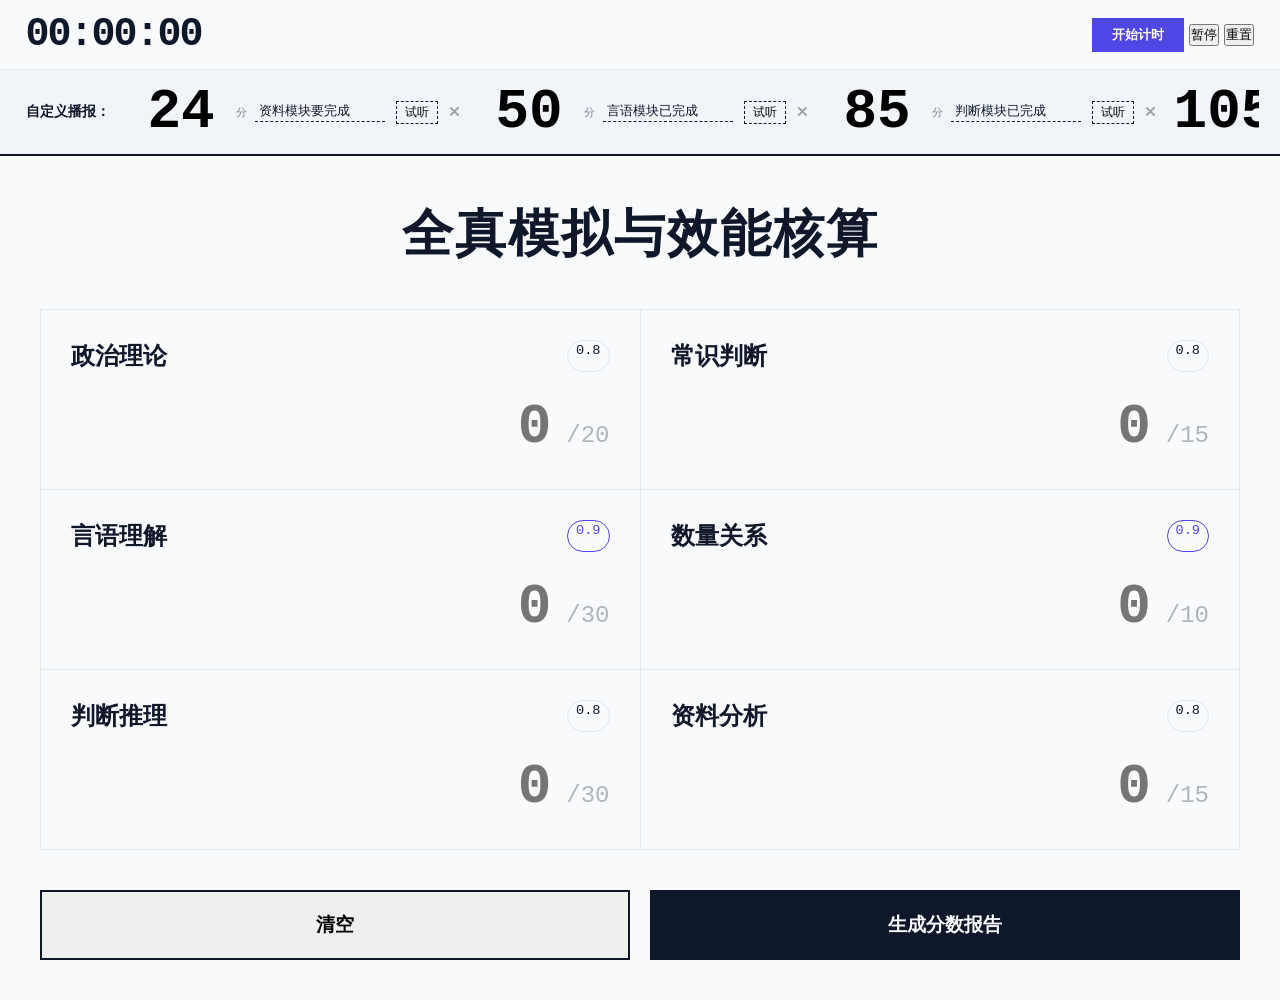
==== tools/公考助手/index.html @ 1bc3e751 "refactor: 重构目录结构，所有工具统一收至 tools/，统一名称为公考助手" ====
<!DOCTYPE html>
<html lang="zh-CN">
<head>
    <meta charset="UTF-8">
    <meta name="viewport" content="width=device-width, initial-scale=1.0">
    <title>公考助手｜自主模拟终端</title>
    <style>
        :root {
            --bg: #f8fafc;
            --ink: #0f172a;
            --accent: #4f46e5;
            --border: 1px solid #e2e8f0;
            --border-thick: 2px solid #0f172a;
            --font-sans: -apple-system, BlinkMacSystemFont, "PingFang SC", "Microsoft YaHei", system-ui, sans-serif;
            --font-mono: "SF Mono", Consolas, monospace;
        }

        * { box-sizing: border-box; margin: 0; padding: 0; }

        body {
            background-color: var(--bg);
            color: var(--ink);
            font-family: var(--font-sans);
            padding: 160px 2vw 40px; /* 留出顶部空间 */
        }

        #progress-bar {
            position: fixed; top: 0; left: 0; height: 4px; background: var(--accent); width: 0%; z-index: 1000; transition: width 1s linear;
        }

        /* === 顶部控制中心 === */
        header {
            position: fixed; top: 0; left: 0; right: 0;
            background: var(--bg);
            border-bottom: var(--border-thick);
            z-index: 100;
        }

        .header-main {
            display: flex; justify-content: space-between; align-items: center;
            height: 70px; padding: 0 2vw; border-bottom: var(--border);
        }

        .timer-display { font-family: var(--font-mono); font-size: 2.5rem; font-weight: bold; letter-spacing: -2px; }

        /* 自定义时间设置区 */
        .config-panel {
            background: #f1f5f9;
            padding: 10px 2vw;
            display: flex; gap: 20px; align-items: center;
            font-size: 0.85rem; overflow-x: auto;
        }
        .config-item { display: flex; align-items: center; gap: 5px; }
        .config-item input {
            width: 45px; background: transparent; border: none; border-bottom: 1px solid var(--ink);
            text-align: center; font-family: var(--font-mono); font-weight: bold; font-size: 0.9rem;
        }
        .test-btn {
            border: 1px dashed var(--ink); padding: 2px 8px; font-size: 0.75rem; cursor: pointer;
            background: transparent; margin-left: 5px;
        }
        .test-btn:hover { background: var(--ink); color: var(--bg); }
        .reminder-item { display: flex; align-items: center; gap: 6px; white-space: nowrap; flex-shrink: 0; }
        .reminder-time { width: 48px; background: transparent; border: none; border-bottom: 1px solid var(--ink); text-align: center; font-family: var(--font-mono); font-weight: bold; font-size: 0.9rem; }
        .reminder-sep { font-size: 0.7rem; opacity: 0.5; margin-right: 2px; }
        .reminder-msg { width: 130px; background: transparent; border: none; border-bottom: 1px dashed var(--ink); font-size: 0.8rem; padding: 2px 4px; color: var(--ink); font-family: var(--font-sans); outline: none; }
        .reminder-msg:focus { border-bottom-color: var(--accent); }
        .del-btn { border: none; background: transparent; cursor: pointer; font-size: 0.85rem; color: #999; padding: 2px 4px; transition: color .15s; }
        .del-btn:hover { color: var(--accent); }
        .add-reminder-btn { border: 1px dashed var(--ink); padding: 4px 10px; font-size: 0.75rem; cursor: pointer; background: transparent; white-space: nowrap; flex-shrink: 0; }
        .add-reminder-btn:hover { background: var(--ink); color: var(--bg); }


        .edit-btn { border: 1px dashed var(--ink); padding: 4px 10px; font-size: 0.75rem; cursor: pointer; background: transparent; white-space: nowrap; flex-shrink: 0; margin-left: auto; }
        .edit-btn:hover { background: var(--ink); color: var(--bg); }
        .editor-overlay { position: fixed; inset: 0; background: rgba(0,0,0,0.5); z-index: 200; display: none; align-items: center; justify-content: center; }
        .editor-overlay.open { display: flex; }
        .editor-modal { background: #ffffff; border: 3px solid #111; max-width: 600px; width: 90%; max-height: 80vh; display: flex; flex-direction: column; }
        .editor-header { display: flex; justify-content: space-between; align-items: center; padding: 16px 20px; border-bottom: 1px solid #111; }
        .editor-header h3 { font-size: 1.1rem; font-weight: 800; }
        .editor-close { border: none; background: none; font-size: 1.2rem; cursor: pointer; padding: 4px; color: #111; }
        .editor-body { padding: 20px; overflow-y: auto; flex: 1; }
        .editor-field { margin-bottom: 16px; }
        .editor-field label { display: block; font-size: 0.8rem; font-weight: 700; margin-bottom: 4px; text-transform: uppercase; opacity: 0.5; }
        .editor-title-input { width: 100%; background: transparent; border: none; border-bottom: 1px solid #111; font-size: 1.2rem; font-weight: 700; padding: 4px 0; font-family: inherit; outline: none; }
        .editor-modules > label { display: block; font-size: 0.8rem; font-weight: 700; margin-bottom: 8px; text-transform: uppercase; opacity: 0.5; }
        .editor-module-row { display: flex; gap: 8px; align-items: center; margin-bottom: 8px; padding: 8px; border: 1px solid #ccc; background: #f1f5f9; }
        .editor-module-row input { background: transparent; border: none; border-bottom: 1px solid #111; font-family: inherit; font-size: 0.85rem; padding: 3px 4px; outline: none; width: 100%; }
        .editor-module-name { flex: 1; min-width: 0; }
        .editor-module-weight { width: 55px; text-align: center; }
        .editor-module-count { width: 55px; text-align: center; }
        .editor-del-btn { border: none; background: none; cursor: pointer; font-size: 1rem; color: #999; padding: 4px; }
        .editor-del-btn:hover { color: var(--accent); }
        .editor-add-btn { width: 100%; padding: 8px; border: 1px dashed #111; background: transparent; cursor: pointer; font-size: 0.8rem; margin-top: 4px; }
        .editor-add-btn:hover { background: #111; color: #ffffff; }
        .editor-footer { display: flex; gap: 8px; padding: 16px 20px; border-top: 1px solid #111; }
        .editor-footer button { flex: 1; padding: 10px; font-weight: 800; cursor: pointer; border: 1px solid #111; font-size: 0.9rem; }
        .btn-save { background: #111; color: #ffffff; }
        .btn-cancel { background: transparent; }
        .btn-save:hover { opacity: 0.8; }
        .btn-cancel:hover { background: #f1f5f9; }
        /* === 主体内容 === */
        main { max-width: 1200px; margin: 0 auto; }

        .hero-title {
            font-size: clamp(1.8rem, 4vw, 3.5rem);
            font-weight: 900;
            text-align: center; /* 居中排列 */
            margin: 40px 0;
            letter-spacing: 2px;
        }

        .grid-container {
            display: grid; grid-template-columns: repeat(2, 1fr);
            border-top: var(--border); border-left: var(--border);
        }
        @media (max-width: 768px) { .grid-container { grid-template-columns: 1fr; } }

        .module {
            border-right: var(--border); border-bottom: var(--border);
            padding: 30px; display: flex; flex-direction: column; justify-content: space-between;
            min-height: 180px;
        }

        .mod-header { display: flex; justify-content: space-between; }
        .mod-title { font-size: 1.5rem; font-weight: 800; }
        .mod-weight { font-family: var(--font-mono); font-size: 0.85rem; padding: 2px 8px; border: var(--border); border-radius: 50px; }
        .weight-high { border-color: var(--accent); color: var(--accent); }

        .input-area { display: flex; align-items: baseline; justify-content: flex-end; }
        input[type="number"] {
            font-family: var(--font-mono); font-size: 3.5rem; font-weight: 700;
            background: transparent; border: none; width: 100px; text-align: right; outline: none;
        }
        input[type="number"]:focus { color: var(--accent); }
        .limit { font-family: var(--font-mono); font-size: 1.5rem; opacity: 0.3; }

        .action-footer { margin-top: 40px; display: flex; gap: 20px; }
        .btn-huge { flex: 1; padding: 20px; font-size: 1.2rem; font-weight: 900; border: var(--border-thick); cursor: pointer; }
        .calc { background: var(--ink); color: var(--bg); }

        #result-panel {
            display: none; margin-top: 40px; padding: 40px 0; border-top: var(--border-thick);
            text-align: right; animation: fadeIn 0.5s;
        }
        .score-huge { font-size: 8rem; font-weight: 900; color: var(--accent); line-height: 1; }
        @keyframes fadeIn { from { opacity: 0; } to { opacity: 1; } }
    </style>
</head>
<body>

<div id="progress-bar"></div>

<header>
    <div class="header-main">
        <div class="timer-display" id="timer">00:00:00</div>
        <div class="controls">
            <button onclick="startTimer()" id="btn-start" style="background:var(--accent); color:white; border:none; padding:8px 20px; font-weight:900;">开始计时</button>
            <button onclick="pauseTimer()">暂停</button>
            <button onclick="resetTimer()">重置</button>
        </div>
    </div>
    <div class="config-panel">
        <span style="font-weight:bold; flex-shrink:0;">&#33258;&#23450;&#20041;&#25773;&#25253;&#65306;</span>
        <div id="reminders-container" style="display:flex; gap:12px; align-items:center; flex-wrap:nowrap;"></div>
        <button class="add-reminder-btn" onclick="addReminder()">+ &#28155;&#21152;</button></button>
        <button class="edit-btn" onclick="openEditor()">&#9998; &#32534;&#36753;&#31185;&#30446;</button>
    </div>
</header>

<main>
    <div class="hero-title" id="hero-title">全真模拟与效能核算</div>

    <div class="grid-container" id="modules-container"></div></div>

    <div class="action-footer">
        <button class="btn-huge" onclick="resetForm()">清空</button>
        <button class="btn-huge calc" onclick="calcScore()">生成分数报告</button>
    </div>

    <div id="result-panel">
        <div style="font-weight:bold; opacity:0.5;">FINAL SCORE</div>
        <div class="score-huge" id="final-score">0.0</div>
        <div id="stat-info" style="font-weight:bold; margin-top:10px;"></div>
    </div>
</main>

<script>
let timer, sec = 0, active = false;
const synth = window.speechSynthesis;
const CONFIG_KEY = 'exam-config';
const REMINDER_KEY = 'exam-reminders';
let config = { title: '', modules: [] };
let reminders = [];
var moduleCounter = 0;

function generateId() {
    return 'm' + (moduleCounter++);
}

function defaultConfig() {
    return {
        title: '全真模拟与效能核算',
        modules: [
            { id: generateId(), name: '政治理论', weight: 0.8, count: 20 },
            { id: generateId(), name: '常识判断', weight: 0.8, count: 15 },
            { id: generateId(), name: '言语理解', weight: 0.9, count: 30 },
            { id: generateId(), name: '数量关系', weight: 0.9, count: 10 },
            { id: generateId(), name: '判断推理', weight: 0.8, count: 30 },
            { id: generateId(), name: '资料分析', weight: 0.8, count: 15 }
        ]
    };
}

function defaultReminders() {
    return [
        { id: 'r' + Date.now(), time: 24, message: '资料模块要完成' },
        { id: 'r' + (Date.now()+1), time: 50, message: '言语模块已完成' },
        { id: 'r' + (Date.now()+2), time: 85, message: '判断模块已完成' },
        { id: 'r' + (Date.now()+3), time: 105, message: '政治理论和常识已完成' }
    ];
}

function loadConfig() {
    try {
        var data = JSON.parse(localStorage.getItem(CONFIG_KEY));
        if (data && data.title && data.modules && data.modules.length > 0) {
            config = data;
            // Recalculate moduleCounter from existing IDs
            config.modules.forEach(function(m) {
                var n = parseInt(m.id.replace('m', ''));
                if (n >= moduleCounter) moduleCounter = n + 1;
            });
        } else {
            config = defaultConfig();
            saveConfig();
        }
    } catch (e) {
        config = defaultConfig();
        saveConfig();
    }
}

function saveConfig() {
    localStorage.setItem(CONFIG_KEY, JSON.stringify(config));
}

function loadReminders() {
    try {
        var data = JSON.parse(localStorage.getItem(REMINDER_KEY));
        if (data && data.length > 0) { reminders = data; }
        else { reminders = defaultReminders(); saveReminders(); }
    } catch (e) { reminders = defaultReminders(); saveReminders(); }
}

function saveReminders() {
    localStorage.setItem(REMINDER_KEY, JSON.stringify(reminders));
}

/* === Renderers === */

function renderTitle() {
    var el = document.getElementById('hero-title');
    if (el) el.textContent = config.title;
}

function renderModules() {
    var c = document.getElementById('modules-container');
    if (!c) return;
    c.innerHTML = '';
    config.modules.forEach(function(m) {
        var div = document.createElement('div');
        div.className = 'module';
        var isHigh = m.weight >= 0.9;
        div.innerHTML =
            '<div class="mod-header"><div class="mod-title">' + m.name + '</div><div class="mod-weight' + (isHigh ? ' weight-high' : '') + '">' + m.weight + '</div></div>' +
            '<div class="input-area"><input type="number" id="' + m.id + '" placeholder="0"><span class="limit">/' + m.count + '</span></div>';
        c.appendChild(div);
    });
    // Restore previously entered values from result-panel if visible
}

function renderReminders() {
    var c = document.getElementById('reminders-container');
    if (!c) return;
    c.innerHTML = '';
    reminders.forEach(function(r) {
        var div = document.createElement('div');
        div.className = 'reminder-item';
        div.innerHTML =
            '<input type="number" class="reminder-time" value="' + r.time + '" min="0" max="999" data-id="' + r.id + '">' +
            '<span class="reminder-sep">分</span>' +
            '<input type="text" class="reminder-msg" value="' + r.message.replace(/"/g,'&quot;') + '" placeholder="播报内容..." data-id="' + r.id + '">' +
            '<button class="test-btn" onclick="testReminder(\' + r.id + \')">试听</button>' +
            '<button class="del-btn" onclick="removeReminder(\' + r.id + \')" title="删除">✕</button>';
        c.appendChild(div);
    });
    c.querySelectorAll('.reminder-time').forEach(function(inp) {
        inp.addEventListener('change', function() {
            var r = reminders.find(function(x) { return x.id === this.dataset.id; }.bind(this));
            if (r) { r.time = parseInt(this.value) || 0; saveReminders(); }
        });
    });
    c.querySelectorAll('.reminder-msg').forEach(function(inp) {
        inp.addEventListener('change', function() {
            var r = reminders.find(function(x) { return x.id === this.dataset.id; }.bind(this));
            if (r) { r.message = this.value; saveReminders(); }
        });
    });
}

function addReminder() {
    reminders.push({ id: 'r' + Date.now() + Math.random().toString(36).slice(2,6), time: 0, message: '' });
    saveReminders();
    renderReminders();
}

function removeReminder(id) {
    reminders = reminders.filter(function(r) { return r.id !== id; });
    saveReminders();
    renderReminders();
}

function testReminder(id) {
    var r = reminders.find(function(x) { return x.id === id; });
    if (r && r.message) say(r.message);
}

function say(txt) {
    if (!txt) return;
    synth.cancel();
    var u = new SpeechSynthesisUtterance(txt);
    u.lang = 'zh-CN';
    synth.speak(u);
}

function renderTime() {
    sec++;
    var m = Math.floor(sec / 60), s = sec % 60;
    document.getElementById('timer').innerText =
        (m < 10 ? '0' + m : m) + ':' + (s < 10 ? '0' + s : s);
    document.getElementById('progress-bar').style.width = (sec / 7200 * 100) + '%';
    reminders.forEach(function(r) {
        if (r.time > 0 && sec === r.time * 60) say(r.message);
    });
}

function startTimer() { if(!active){ active=true; timer=setInterval(renderTime, 1000); say('开始模拟'); } }
function pauseTimer() { clearInterval(timer); active=false; }
function resetTimer() { pauseTimer(); sec=0; document.getElementById('timer').innerText='00:00'; }

function calcScore() {
    var total = 0;
    config.modules.forEach(function(m) {
        var val = Number(document.getElementById(m.id).value) || 0;
        total += val * m.weight;
    });
    document.getElementById('result-panel').style.display = 'block';
    document.getElementById('final-score').innerText = total.toFixed(1);
    window.scrollTo({top: document.body.scrollHeight, behavior:'smooth'});
}

function resetForm() { document.querySelectorAll('input').forEach(function(i){ i.value=''; }); }

/* === Editor === */

function openEditor() {
    var overlay = document.getElementById('editor-overlay');
    var titleInput = document.getElementById('editor-title');
    var list = document.getElementById('editor-modules-list');
    if (!overlay || !titleInput || !list) return;
    titleInput.value = config.title;
    renderEditorModules();
    overlay.classList.add('open');
}

function closeEditor() {
    var overlay = document.getElementById('editor-overlay');
    if (overlay) overlay.classList.remove('open');
}

function renderEditorModules() {
    var list = document.getElementById('editor-modules-list');
    if (!list) return;
    list.innerHTML = '';
    config.modules.forEach(function(m, i) {
        var row = document.createElement('div');
        row.className = 'editor-module-row';
        row.innerHTML =
            '<div class="editor-module-name"><input type="text" class="editor-name-input" value="' + m.name.replace(/"/g,'&quot;') + '" data-idx="' + i + '"></div>' +
            '<div class="editor-module-weight"><input type="number" class="editor-weight-input" value="' + m.weight + '" step="0.05" min="0" max="2" data-idx="' + i + '"></div>' +
            '<div class="editor-module-count"><input type="number" class="editor-count-input" value="' + m.count + '" min="1" data-idx="' + i + '"></div>' +
            '<button class="editor-del-btn" onclick="removeEditorModule(' + i + ')" title="删除">✕</button>';
        list.appendChild(row);
    });
}

function addEditorModule() {
    config.modules.push({ id: generateId(), name: '新科目', weight: 0.5, count: 10 });
    renderEditorModules();
}

function removeEditorModule(idx) {
    config.modules.splice(idx, 1);
    renderEditorModules();
}

function saveEditor() {
    var titleInput = document.getElementById('editor-title');
    if (titleInput) config.title = titleInput.value || '全真模拟';
    // Read values from editor
    var list = document.getElementById('editor-modules-list');
    if (list) {
        var rows = list.querySelectorAll('.editor-module-row');
        config.modules.forEach(function(m, i) {
            if (rows[i]) {
                var nameInp = rows[i].querySelector('.editor-name-input');
                var weightInp = rows[i].querySelector('.editor-weight-input');
                var countInp = rows[i].querySelector('.editor-count-input');
                if (nameInp) m.name = nameInp.value || '新科目';
                if (weightInp) m.weight = parseFloat(weightInp.value) || 0.5;
                if (countInp) m.count = parseInt(countInp.value) || 10;
            }
        });
    }
    saveConfig();
    renderTitle();
    renderModules();
    closeEditor();
}

/* === Init === */

loadConfig();
loadReminders();
renderTitle();
renderModules();
renderReminders();
</script>


<div class="editor-overlay" id="editor-overlay">
    <div class="editor-modal">
        <div class="editor-header">
            <h3>编辑考试配置</h3>
            <button class="editor-close" onclick="closeEditor()">✕</button>
        </div>
        <div class="editor-body">
            <div class="editor-field">
                <label>考试标题</label>
                <input type="text" id="editor-title" class="editor-title-input">
            </div>
            <div class="editor-modules">
                <label>科目模块</label>
                <div id="editor-modules-list"></div>
                <button class="editor-add-btn" onclick="addEditorModule()">+ 添加科目</button>
            </div>
        </div>
        <div class="editor-footer">
            <button class="btn-save" onclick="saveEditor()">保存</button>
            <button class="btn-cancel" onclick="closeEditor()">取消</button>
        </div>
    </div>
</div>

</body>
</html>
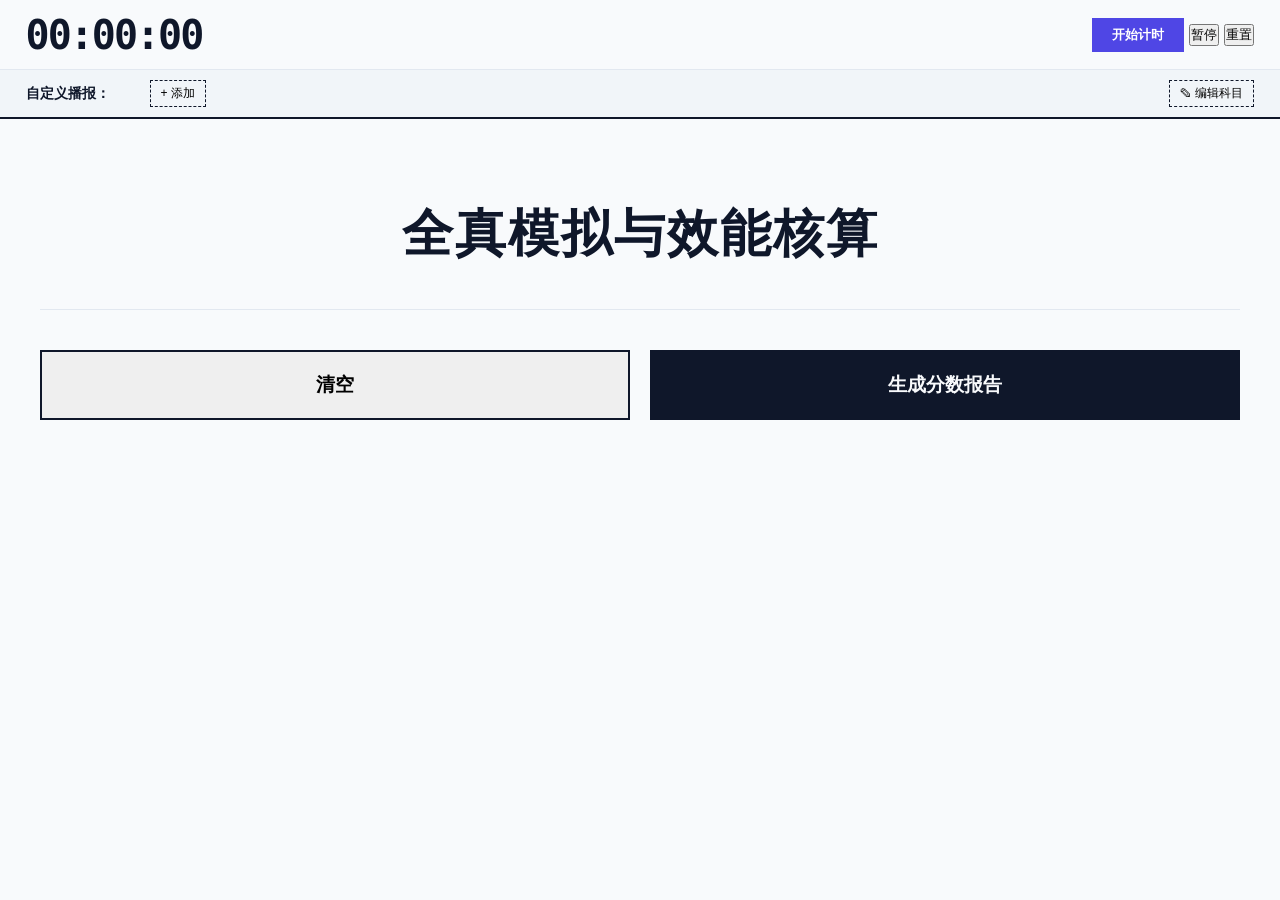
==== commit 5bb68c0e: "新增：首页计时器、考试倒计时、自定义链接、公考助手标题双击编辑、Supabase 云同步" ====
--- a/tools/公考助手/index.html
+++ b/tools/公考助手/index.html
@@ -243,6 +243,7 @@
 
 function saveConfig() {
     localStorage.setItem(CONFIG_KEY, JSON.stringify(config));
+    if (window.SyncStore) window.SyncStore.writeData(CONFIG_KEY, config);
 }
 
 function loadReminders() {
@@ -255,6 +256,7 @@
 
 function saveReminders() {
     localStorage.setItem(REMINDER_KEY, JSON.stringify(reminders));
+    if (window.SyncStore) window.SyncStore.writeData(REMINDER_KEY, reminders);
 }
 
 /* === Renderers === */
@@ -429,7 +431,38 @@
     closeEditor();
 }
 
-/* === Init === */
+/* === Double-click Title Edit === */
+function setupTitleEdit() {
+    var el = document.getElementById('hero-title');
+    if (!el) return;
+    el.style.cursor = 'text';
+    el.title = '双击编辑标题';
+    el.addEventListener('dblclick', function() {
+        var input = document.createElement('input');
+        input.type = 'text';
+        input.value = config.title;
+        input.style.cssText = 'font-size:clamp(1.8rem,4vw,3.5rem);font-weight:900;text-align:center;background:transparent;border:none;border-bottom:2px solid #4f46e5;outline:none;font-family:inherit;width:80%;display:block;margin:0 auto;color:inherit;';
+        el.style.display = 'none';
+        el.parentNode.insertBefore(input, el);
+        input.focus();
+        input.select();
+        input.addEventListener('blur', function() { finishEdit(input, el); });
+        input.addEventListener('keydown', function(e) {
+            if (e.key === 'Enter') { input.blur(); }
+            if (e.key === 'Escape') { el.style.display = ''; input.remove(); }
+        });
+    });
+}
+function finishEdit(input, el) {
+    var val = input.value.trim() || '全真模拟';
+    config.title = val;
+    saveConfig();
+    el.textContent = val;
+    el.style.display = '';
+    input.remove();
+}
+
+/* === Init ===
 
 loadConfig();
 loadReminders();
@@ -463,5 +496,6 @@
     </div>
 </div>
 
+<script src="../公考工具箱/assets/js/sync.js"></script>
 </body>
 </html>
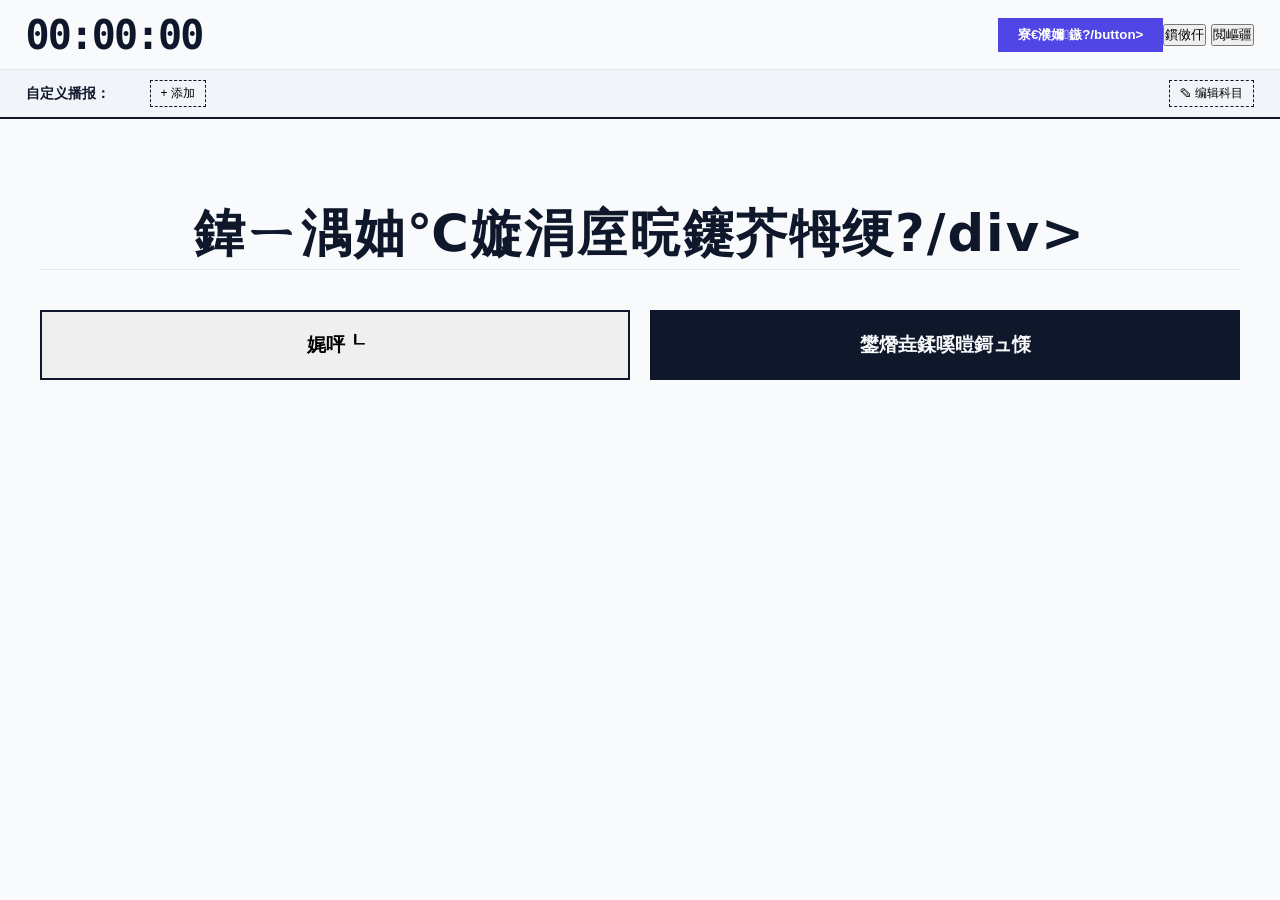
==== commit 3d47f251: "fix: 公考助手 sync.js 路径乱码修复" ====
--- a/tools/公考助手/index.html
+++ b/tools/公考助手/index.html
@@ -1,9 +1,9 @@
-<!DOCTYPE html>
+﻿<!DOCTYPE html>
 <html lang="zh-CN">
 <head>
     <meta charset="UTF-8">
     <meta name="viewport" content="width=device-width, initial-scale=1.0">
-    <title>公考助手｜自主模拟终端</title>
+    <title>鍏€冨姪鎵嬶綔鑷富妯℃嫙缁堢</title>
     <style>
         :root {
             --bg: #f8fafc;
@@ -21,14 +21,14 @@
             background-color: var(--bg);
             color: var(--ink);
             font-family: var(--font-sans);
-            padding: 160px 2vw 40px; /* 留出顶部空间 */
+            padding: 160px 2vw 40px; /* 鐣欏嚭椤堕儴绌洪棿 */
         }
 
         #progress-bar {
             position: fixed; top: 0; left: 0; height: 4px; background: var(--accent); width: 0%; z-index: 1000; transition: width 1s linear;
         }
 
-        /* === 顶部控制中心 === */
+        /* === 椤堕儴鎺у埗涓績 === */
         header {
             position: fixed; top: 0; left: 0; right: 0;
             background: var(--bg);
@@ -43,7 +43,7 @@
 
         .timer-display { font-family: var(--font-mono); font-size: 2.5rem; font-weight: bold; letter-spacing: -2px; }
 
-        /* 自定义时间设置区 */
+        /* 鑷畾涔夋椂闂磋缃尯 */
         .config-panel {
             background: #f1f5f9;
             padding: 10px 2vw;
@@ -99,13 +99,13 @@
         .btn-cancel { background: transparent; }
         .btn-save:hover { opacity: 0.8; }
         .btn-cancel:hover { background: #f1f5f9; }
-        /* === 主体内容 === */
+        /* === 涓讳綋鍐呭 === */
         main { max-width: 1200px; margin: 0 auto; }
 
         .hero-title {
             font-size: clamp(1.8rem, 4vw, 3.5rem);
             font-weight: 900;
-            text-align: center; /* 居中排列 */
+            text-align: center; /* 灞呬腑鎺掑垪 */
             margin: 40px 0;
             letter-spacing: 2px;
         }
@@ -155,9 +155,9 @@
     <div class="header-main">
         <div class="timer-display" id="timer">00:00:00</div>
         <div class="controls">
-            <button onclick="startTimer()" id="btn-start" style="background:var(--accent); color:white; border:none; padding:8px 20px; font-weight:900;">开始计时</button>
-            <button onclick="pauseTimer()">暂停</button>
-            <button onclick="resetTimer()">重置</button>
+            <button onclick="startTimer()" id="btn-start" style="background:var(--accent); color:white; border:none; padding:8px 20px; font-weight:900;">寮€濮嬭鏃?/button>
+            <button onclick="pauseTimer()">鏆傚仠</button>
+            <button onclick="resetTimer()">閲嶇疆</button>
         </div>
     </div>
     <div class="config-panel">
@@ -169,13 +169,13 @@
 </header>
 
 <main>
-    <div class="hero-title" id="hero-title">全真模拟与效能核算</div>
+    <div class="hero-title" id="hero-title">鍏ㄧ湡妯℃嫙涓庢晥鑳芥牳绠?/div>
 
     <div class="grid-container" id="modules-container"></div></div>
 
     <div class="action-footer">
-        <button class="btn-huge" onclick="resetForm()">清空</button>
-        <button class="btn-huge calc" onclick="calcScore()">生成分数报告</button>
+        <button class="btn-huge" onclick="resetForm()">娓呯┖</button>
+        <button class="btn-huge calc" onclick="calcScore()">鐢熸垚鍒嗘暟鎶ュ憡</button>
     </div>
 
     <div id="result-panel">
@@ -200,24 +200,24 @@
 
 function defaultConfig() {
     return {
-        title: '全真模拟与效能核算',
+        title: '鍏ㄧ湡妯℃嫙涓庢晥鑳芥牳绠?,
         modules: [
-            { id: generateId(), name: '政治理论', weight: 0.8, count: 20 },
-            { id: generateId(), name: '常识判断', weight: 0.8, count: 15 },
-            { id: generateId(), name: '言语理解', weight: 0.9, count: 30 },
-            { id: generateId(), name: '数量关系', weight: 0.9, count: 10 },
-            { id: generateId(), name: '判断推理', weight: 0.8, count: 30 },
-            { id: generateId(), name: '资料分析', weight: 0.8, count: 15 }
+            { id: generateId(), name: '鏀挎不鐞嗚', weight: 0.8, count: 20 },
+            { id: generateId(), name: '甯歌瘑鍒ゆ柇', weight: 0.8, count: 15 },
+            { id: generateId(), name: '瑷€璇悊瑙?, weight: 0.9, count: 30 },
+            { id: generateId(), name: '鏁伴噺鍏崇郴', weight: 0.9, count: 10 },
+            { id: generateId(), name: '鍒ゆ柇鎺ㄧ悊', weight: 0.8, count: 30 },
+            { id: generateId(), name: '璧勬枡鍒嗘瀽', weight: 0.8, count: 15 }
         ]
     };
 }
 
 function defaultReminders() {
     return [
-        { id: 'r' + Date.now(), time: 24, message: '资料模块要完成' },
-        { id: 'r' + (Date.now()+1), time: 50, message: '言语模块已完成' },
-        { id: 'r' + (Date.now()+2), time: 85, message: '判断模块已完成' },
-        { id: 'r' + (Date.now()+3), time: 105, message: '政治理论和常识已完成' }
+        { id: 'r' + Date.now(), time: 24, message: '璧勬枡妯″潡瑕佸畬鎴? },
+        { id: 'r' + (Date.now()+1), time: 50, message: '瑷€璇ā鍧楀凡瀹屾垚' },
+        { id: 'r' + (Date.now()+2), time: 85, message: '鍒ゆ柇妯″潡宸插畬鎴? },
+        { id: 'r' + (Date.now()+3), time: 105, message: '鏀挎不鐞嗚鍜屽父璇嗗凡瀹屾垚' }
     ];
 }
 
@@ -291,10 +291,10 @@
         div.className = 'reminder-item';
         div.innerHTML =
             '<input type="number" class="reminder-time" value="' + r.time + '" min="0" max="999" data-id="' + r.id + '">' +
-            '<span class="reminder-sep">分</span>' +
-            '<input type="text" class="reminder-msg" value="' + r.message.replace(/"/g,'&quot;') + '" placeholder="播报内容..." data-id="' + r.id + '">' +
-            '<button class="test-btn" onclick="testReminder(\' + r.id + \')">试听</button>' +
-            '<button class="del-btn" onclick="removeReminder(\' + r.id + \')" title="删除">✕</button>';
+            '<span class="reminder-sep">鍒?/span>' +
+            '<input type="text" class="reminder-msg" value="' + r.message.replace(/"/g,'&quot;') + '" placeholder="鎾姤鍐呭..." data-id="' + r.id + '">' +
+            '<button class="test-btn" onclick="testReminder(\' + r.id + \')">璇曞惉</button>' +
+            '<button class="del-btn" onclick="removeReminder(\' + r.id + \')" title="鍒犻櫎">鉁?/button>';
         c.appendChild(div);
     });
     c.querySelectorAll('.reminder-time').forEach(function(inp) {
@@ -347,7 +347,7 @@
     });
 }
 
-function startTimer() { if(!active){ active=true; timer=setInterval(renderTime, 1000); say('开始模拟'); } }
+function startTimer() { if(!active){ active=true; timer=setInterval(renderTime, 1000); say('寮€濮嬫ā鎷?); } }
 function pauseTimer() { clearInterval(timer); active=false; }
 function resetTimer() { pauseTimer(); sec=0; document.getElementById('timer').innerText='00:00'; }
 
@@ -392,13 +392,13 @@
             '<div class="editor-module-name"><input type="text" class="editor-name-input" value="' + m.name.replace(/"/g,'&quot;') + '" data-idx="' + i + '"></div>' +
             '<div class="editor-module-weight"><input type="number" class="editor-weight-input" value="' + m.weight + '" step="0.05" min="0" max="2" data-idx="' + i + '"></div>' +
             '<div class="editor-module-count"><input type="number" class="editor-count-input" value="' + m.count + '" min="1" data-idx="' + i + '"></div>' +
-            '<button class="editor-del-btn" onclick="removeEditorModule(' + i + ')" title="删除">✕</button>';
+            '<button class="editor-del-btn" onclick="removeEditorModule(' + i + ')" title="鍒犻櫎">鉁?/button>';
         list.appendChild(row);
     });
 }
 
 function addEditorModule() {
-    config.modules.push({ id: generateId(), name: '新科目', weight: 0.5, count: 10 });
+    config.modules.push({ id: generateId(), name: '鏂扮鐩?, weight: 0.5, count: 10 });
     renderEditorModules();
 }
 
@@ -409,7 +409,7 @@
 
 function saveEditor() {
     var titleInput = document.getElementById('editor-title');
-    if (titleInput) config.title = titleInput.value || '全真模拟';
+    if (titleInput) config.title = titleInput.value || '鍏ㄧ湡妯℃嫙';
     // Read values from editor
     var list = document.getElementById('editor-modules-list');
     if (list) {
@@ -419,7 +419,7 @@
                 var nameInp = rows[i].querySelector('.editor-name-input');
                 var weightInp = rows[i].querySelector('.editor-weight-input');
                 var countInp = rows[i].querySelector('.editor-count-input');
-                if (nameInp) m.name = nameInp.value || '新科目';
+                if (nameInp) m.name = nameInp.value || '鏂扮鐩?;
                 if (weightInp) m.weight = parseFloat(weightInp.value) || 0.5;
                 if (countInp) m.count = parseInt(countInp.value) || 10;
             }
@@ -436,7 +436,7 @@
     var el = document.getElementById('hero-title');
     if (!el) return;
     el.style.cursor = 'text';
-    el.title = '双击编辑标题';
+    el.title = '鍙屽嚮缂栬緫鏍囬';
     el.addEventListener('dblclick', function() {
         var input = document.createElement('input');
         input.type = 'text';
@@ -454,7 +454,7 @@
     });
 }
 function finishEdit(input, el) {
-    var val = input.value.trim() || '全真模拟';
+    var val = input.value.trim() || '鍏ㄧ湡妯℃嫙';
     config.title = val;
     saveConfig();
     el.textContent = val;
@@ -475,27 +475,27 @@
 <div class="editor-overlay" id="editor-overlay">
     <div class="editor-modal">
         <div class="editor-header">
-            <h3>编辑考试配置</h3>
-            <button class="editor-close" onclick="closeEditor()">✕</button>
+            <h3>缂栬緫鑰冭瘯閰嶇疆</h3>
+            <button class="editor-close" onclick="closeEditor()">鉁?/button>
         </div>
         <div class="editor-body">
             <div class="editor-field">
-                <label>考试标题</label>
+                <label>鑰冭瘯鏍囬</label>
                 <input type="text" id="editor-title" class="editor-title-input">
             </div>
             <div class="editor-modules">
-                <label>科目模块</label>
+                <label>绉戠洰妯″潡</label>
                 <div id="editor-modules-list"></div>
-                <button class="editor-add-btn" onclick="addEditorModule()">+ 添加科目</button>
+                <button class="editor-add-btn" onclick="addEditorModule()">+ 娣诲姞绉戠洰</button>
             </div>
         </div>
         <div class="editor-footer">
-            <button class="btn-save" onclick="saveEditor()">保存</button>
-            <button class="btn-cancel" onclick="closeEditor()">取消</button>
+            <button class="btn-save" onclick="saveEditor()">淇濆瓨</button>
+            <button class="btn-cancel" onclick="closeEditor()">鍙栨秷</button>
         </div>
     </div>
 </div>
 
 <script src="../公考工具箱/assets/js/sync.js"></script>
 </body>
-</html>+</html>
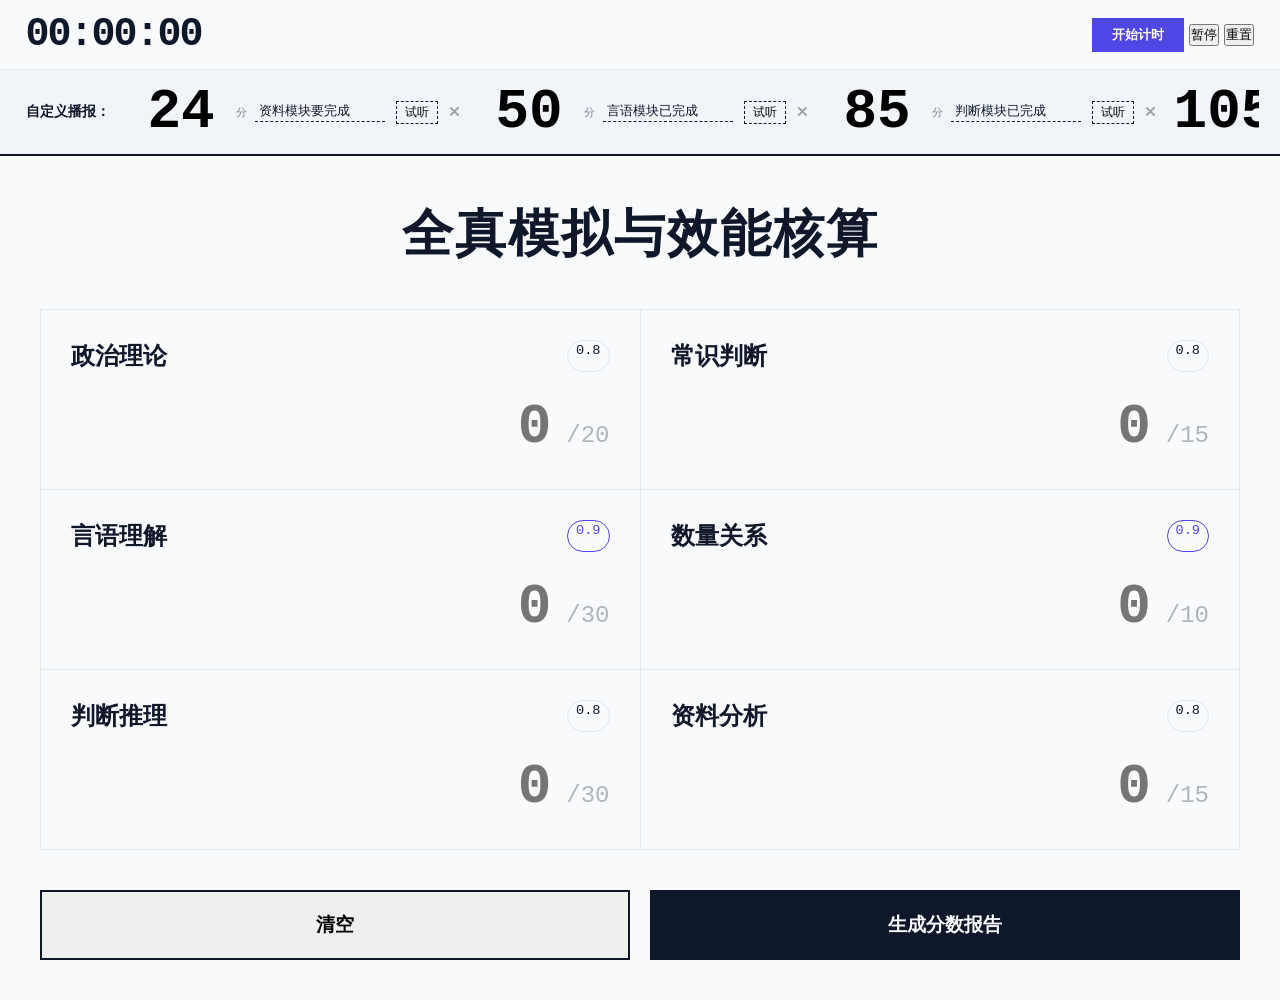
==== commit 9de08f87: "fix: 公考助手完整修复 - 编码、HTML结构、按钮功能、双击标题" ====
--- a/tools/公考助手/index.html
+++ b/tools/公考助手/index.html
@@ -3,7 +3,7 @@
 <head>
     <meta charset="UTF-8">
     <meta name="viewport" content="width=device-width, initial-scale=1.0">
-    <title>鍏€冨姪鎵嬶綔鑷富妯℃嫙缁堢</title>
+    <title>公考助手｜自主模拟终端</title>
     <style>
         :root {
             --bg: #f8fafc;
@@ -21,14 +21,14 @@
             background-color: var(--bg);
             color: var(--ink);
             font-family: var(--font-sans);
-            padding: 160px 2vw 40px; /* 鐣欏嚭椤堕儴绌洪棿 */
+            padding: 160px 2vw 40px; /* 留出顶部空间 */
         }
 
         #progress-bar {
             position: fixed; top: 0; left: 0; height: 4px; background: var(--accent); width: 0%; z-index: 1000; transition: width 1s linear;
         }
 
-        /* === 椤堕儴鎺у埗涓績 === */
+        /* === 顶部控制中心 === */
         header {
             position: fixed; top: 0; left: 0; right: 0;
             background: var(--bg);
@@ -43,7 +43,7 @@
 
         .timer-display { font-family: var(--font-mono); font-size: 2.5rem; font-weight: bold; letter-spacing: -2px; }
 
-        /* 鑷畾涔夋椂闂磋缃尯 */
+        /* 自定义时间设置区 */
         .config-panel {
             background: #f1f5f9;
             padding: 10px 2vw;
@@ -99,13 +99,13 @@
         .btn-cancel { background: transparent; }
         .btn-save:hover { opacity: 0.8; }
         .btn-cancel:hover { background: #f1f5f9; }
-        /* === 涓讳綋鍐呭 === */
+        /* === 主体内容 === */
         main { max-width: 1200px; margin: 0 auto; }
 
         .hero-title {
             font-size: clamp(1.8rem, 4vw, 3.5rem);
             font-weight: 900;
-            text-align: center; /* 灞呬腑鎺掑垪 */
+            text-align: center; /* 居中排列 */
             margin: 40px 0;
             letter-spacing: 2px;
         }
@@ -155,27 +155,27 @@
     <div class="header-main">
         <div class="timer-display" id="timer">00:00:00</div>
         <div class="controls">
-            <button onclick="startTimer()" id="btn-start" style="background:var(--accent); color:white; border:none; padding:8px 20px; font-weight:900;">寮€濮嬭鏃?/button>
-            <button onclick="pauseTimer()">鏆傚仠</button>
-            <button onclick="resetTimer()">閲嶇疆</button>
+            <button onclick="startTimer()" id="btn-start" style="background:var(--accent); color:white; border:none; padding:8px 20px; font-weight:900;">开始计时</button>
+            <button onclick="pauseTimer()">暂停</button>
+            <button onclick="resetTimer()">重置</button>
         </div>
     </div>
     <div class="config-panel">
         <span style="font-weight:bold; flex-shrink:0;">&#33258;&#23450;&#20041;&#25773;&#25253;&#65306;</span>
         <div id="reminders-container" style="display:flex; gap:12px; align-items:center; flex-wrap:nowrap;"></div>
-        <button class="add-reminder-btn" onclick="addReminder()">+ &#28155;&#21152;</button></button>
+        <button class="add-reminder-btn" onclick="addReminder()">+ &#28155;&#21152;</button>
         <button class="edit-btn" onclick="openEditor()">&#9998; &#32534;&#36753;&#31185;&#30446;</button>
     </div>
 </header>
 
 <main>
-    <div class="hero-title" id="hero-title">鍏ㄧ湡妯℃嫙涓庢晥鑳芥牳绠?/div>
-
-    <div class="grid-container" id="modules-container"></div></div>
+    <div class="hero-title" id="hero-title">全真模拟与效能核算</div>
+
+    <div class="grid-container" id="modules-container"></div>
 
     <div class="action-footer">
-        <button class="btn-huge" onclick="resetForm()">娓呯┖</button>
-        <button class="btn-huge calc" onclick="calcScore()">鐢熸垚鍒嗘暟鎶ュ憡</button>
+        <button class="btn-huge" onclick="resetForm()">清空</button>
+        <button class="btn-huge calc" onclick="calcScore()">生成分数报告</button>
     </div>
 
     <div id="result-panel">
@@ -200,24 +200,24 @@
 
 function defaultConfig() {
     return {
-        title: '鍏ㄧ湡妯℃嫙涓庢晥鑳芥牳绠?,
+        title: '全真模拟与效能核算',
         modules: [
-            { id: generateId(), name: '鏀挎不鐞嗚', weight: 0.8, count: 20 },
-            { id: generateId(), name: '甯歌瘑鍒ゆ柇', weight: 0.8, count: 15 },
-            { id: generateId(), name: '瑷€璇悊瑙?, weight: 0.9, count: 30 },
-            { id: generateId(), name: '鏁伴噺鍏崇郴', weight: 0.9, count: 10 },
-            { id: generateId(), name: '鍒ゆ柇鎺ㄧ悊', weight: 0.8, count: 30 },
-            { id: generateId(), name: '璧勬枡鍒嗘瀽', weight: 0.8, count: 15 }
+            { id: generateId(), name: '政治理论', weight: 0.8, count: 20 },
+            { id: generateId(), name: '常识判断', weight: 0.8, count: 15 },
+            { id: generateId(), name: '言语理解', weight: 0.9, count: 30 },
+            { id: generateId(), name: '数量关系', weight: 0.9, count: 10 },
+            { id: generateId(), name: '判断推理', weight: 0.8, count: 30 },
+            { id: generateId(), name: '资料分析', weight: 0.8, count: 15 }
         ]
     };
 }
 
 function defaultReminders() {
     return [
-        { id: 'r' + Date.now(), time: 24, message: '璧勬枡妯″潡瑕佸畬鎴? },
-        { id: 'r' + (Date.now()+1), time: 50, message: '瑷€璇ā鍧楀凡瀹屾垚' },
-        { id: 'r' + (Date.now()+2), time: 85, message: '鍒ゆ柇妯″潡宸插畬鎴? },
-        { id: 'r' + (Date.now()+3), time: 105, message: '鏀挎不鐞嗚鍜屽父璇嗗凡瀹屾垚' }
+        { id: 'r' + Date.now(), time: 24, message: '资料模块要完成' },
+        { id: 'r' + (Date.now()+1), time: 50, message: '言语模块已完成' },
+        { id: 'r' + (Date.now()+2), time: 85, message: '判断模块已完成' },
+        { id: 'r' + (Date.now()+3), time: 105, message: '政治理论和常识已完成' }
     ];
 }
 
@@ -291,10 +291,10 @@
         div.className = 'reminder-item';
         div.innerHTML =
             '<input type="number" class="reminder-time" value="' + r.time + '" min="0" max="999" data-id="' + r.id + '">' +
-            '<span class="reminder-sep">鍒?/span>' +
-            '<input type="text" class="reminder-msg" value="' + r.message.replace(/"/g,'&quot;') + '" placeholder="鎾姤鍐呭..." data-id="' + r.id + '">' +
-            '<button class="test-btn" onclick="testReminder(\' + r.id + \')">璇曞惉</button>' +
-            '<button class="del-btn" onclick="removeReminder(\' + r.id + \')" title="鍒犻櫎">鉁?/button>';
+            '<span class="reminder-sep">分</span>' +
+            '<input type="text" class="reminder-msg" value="' + r.message.replace(/"/g,'&quot;') + '" placeholder="播报内容..." data-id="' + r.id + '">' +
+            '<button class="test-btn" onclick="testReminder(\' + r.id + \')">试听</button>' +
+            '<button class="del-btn" onclick="removeReminder(\' + r.id + \')" title="删除">✕</button>';
         c.appendChild(div);
     });
     c.querySelectorAll('.reminder-time').forEach(function(inp) {
@@ -347,9 +347,9 @@
     });
 }
 
-function startTimer() { if(!active){ active=true; timer=setInterval(renderTime, 1000); say('寮€濮嬫ā鎷?); } }
+function startTimer() { if(!active){ active=true; timer=setInterval(renderTime, 1000); say('开始模拟'); } }
 function pauseTimer() { clearInterval(timer); active=false; }
-function resetTimer() { pauseTimer(); sec=0; document.getElementById('timer').innerText='00:00'; }
+function resetTimer() { pauseTimer(); sec=0; document.getElementById('timer').innerText='00:00:00'; }
 
 function calcScore() {
     var total = 0;
@@ -392,13 +392,13 @@
             '<div class="editor-module-name"><input type="text" class="editor-name-input" value="' + m.name.replace(/"/g,'&quot;') + '" data-idx="' + i + '"></div>' +
             '<div class="editor-module-weight"><input type="number" class="editor-weight-input" value="' + m.weight + '" step="0.05" min="0" max="2" data-idx="' + i + '"></div>' +
             '<div class="editor-module-count"><input type="number" class="editor-count-input" value="' + m.count + '" min="1" data-idx="' + i + '"></div>' +
-            '<button class="editor-del-btn" onclick="removeEditorModule(' + i + ')" title="鍒犻櫎">鉁?/button>';
+            '<button class="editor-del-btn" onclick="removeEditorModule(' + i + ')" title="删除">✕</button>';
         list.appendChild(row);
     });
 }
 
 function addEditorModule() {
-    config.modules.push({ id: generateId(), name: '鏂扮鐩?, weight: 0.5, count: 10 });
+    config.modules.push({ id: generateId(), name: '新科目', weight: 0.5, count: 10 });
     renderEditorModules();
 }
 
@@ -409,7 +409,7 @@
 
 function saveEditor() {
     var titleInput = document.getElementById('editor-title');
-    if (titleInput) config.title = titleInput.value || '鍏ㄧ湡妯℃嫙';
+    if (titleInput) config.title = titleInput.value || '全真模拟';
     // Read values from editor
     var list = document.getElementById('editor-modules-list');
     if (list) {
@@ -419,7 +419,7 @@
                 var nameInp = rows[i].querySelector('.editor-name-input');
                 var weightInp = rows[i].querySelector('.editor-weight-input');
                 var countInp = rows[i].querySelector('.editor-count-input');
-                if (nameInp) m.name = nameInp.value || '鏂扮鐩?;
+                if (nameInp) m.name = nameInp.value || '新科目';
                 if (weightInp) m.weight = parseFloat(weightInp.value) || 0.5;
                 if (countInp) m.count = parseInt(countInp.value) || 10;
             }
@@ -431,12 +431,14 @@
     closeEditor();
 }
 
+
+
 /* === Double-click Title Edit === */
 function setupTitleEdit() {
     var el = document.getElementById('hero-title');
     if (!el) return;
     el.style.cursor = 'text';
-    el.title = '鍙屽嚮缂栬緫鏍囬';
+    el.title = '双击编辑标题';
     el.addEventListener('dblclick', function() {
         var input = document.createElement('input');
         input.type = 'text';
@@ -454,7 +456,7 @@
     });
 }
 function finishEdit(input, el) {
-    var val = input.value.trim() || '鍏ㄧ湡妯℃嫙';
+    var val = input.value.trim() || '全真模拟';
     config.title = val;
     saveConfig();
     el.textContent = val;
@@ -462,7 +464,7 @@
     input.remove();
 }
 
-/* === Init ===
+/* === Init === */
 
 loadConfig();
 loadReminders();
@@ -475,23 +477,23 @@
 <div class="editor-overlay" id="editor-overlay">
     <div class="editor-modal">
         <div class="editor-header">
-            <h3>缂栬緫鑰冭瘯閰嶇疆</h3>
-            <button class="editor-close" onclick="closeEditor()">鉁?/button>
+            <h3>编辑考试配置</h3>
+            <button class="editor-close" onclick="closeEditor()">✕</button>
         </div>
         <div class="editor-body">
             <div class="editor-field">
-                <label>鑰冭瘯鏍囬</label>
+                <label>考试标题</label>
                 <input type="text" id="editor-title" class="editor-title-input">
             </div>
             <div class="editor-modules">
-                <label>绉戠洰妯″潡</label>
+                <label>科目模块</label>
                 <div id="editor-modules-list"></div>
-                <button class="editor-add-btn" onclick="addEditorModule()">+ 娣诲姞绉戠洰</button>
+                <button class="editor-add-btn" onclick="addEditorModule()">+ 添加科目</button>
             </div>
         </div>
         <div class="editor-footer">
-            <button class="btn-save" onclick="saveEditor()">淇濆瓨</button>
-            <button class="btn-cancel" onclick="closeEditor()">鍙栨秷</button>
+            <button class="btn-save" onclick="saveEditor()">保存</button>
+            <button class="btn-cancel" onclick="closeEditor()">取消</button>
         </div>
     </div>
 </div>
@@ -499,3 +501,5 @@
 <script src="../公考工具箱/assets/js/sync.js"></script>
 </body>
 </html>
+
+
